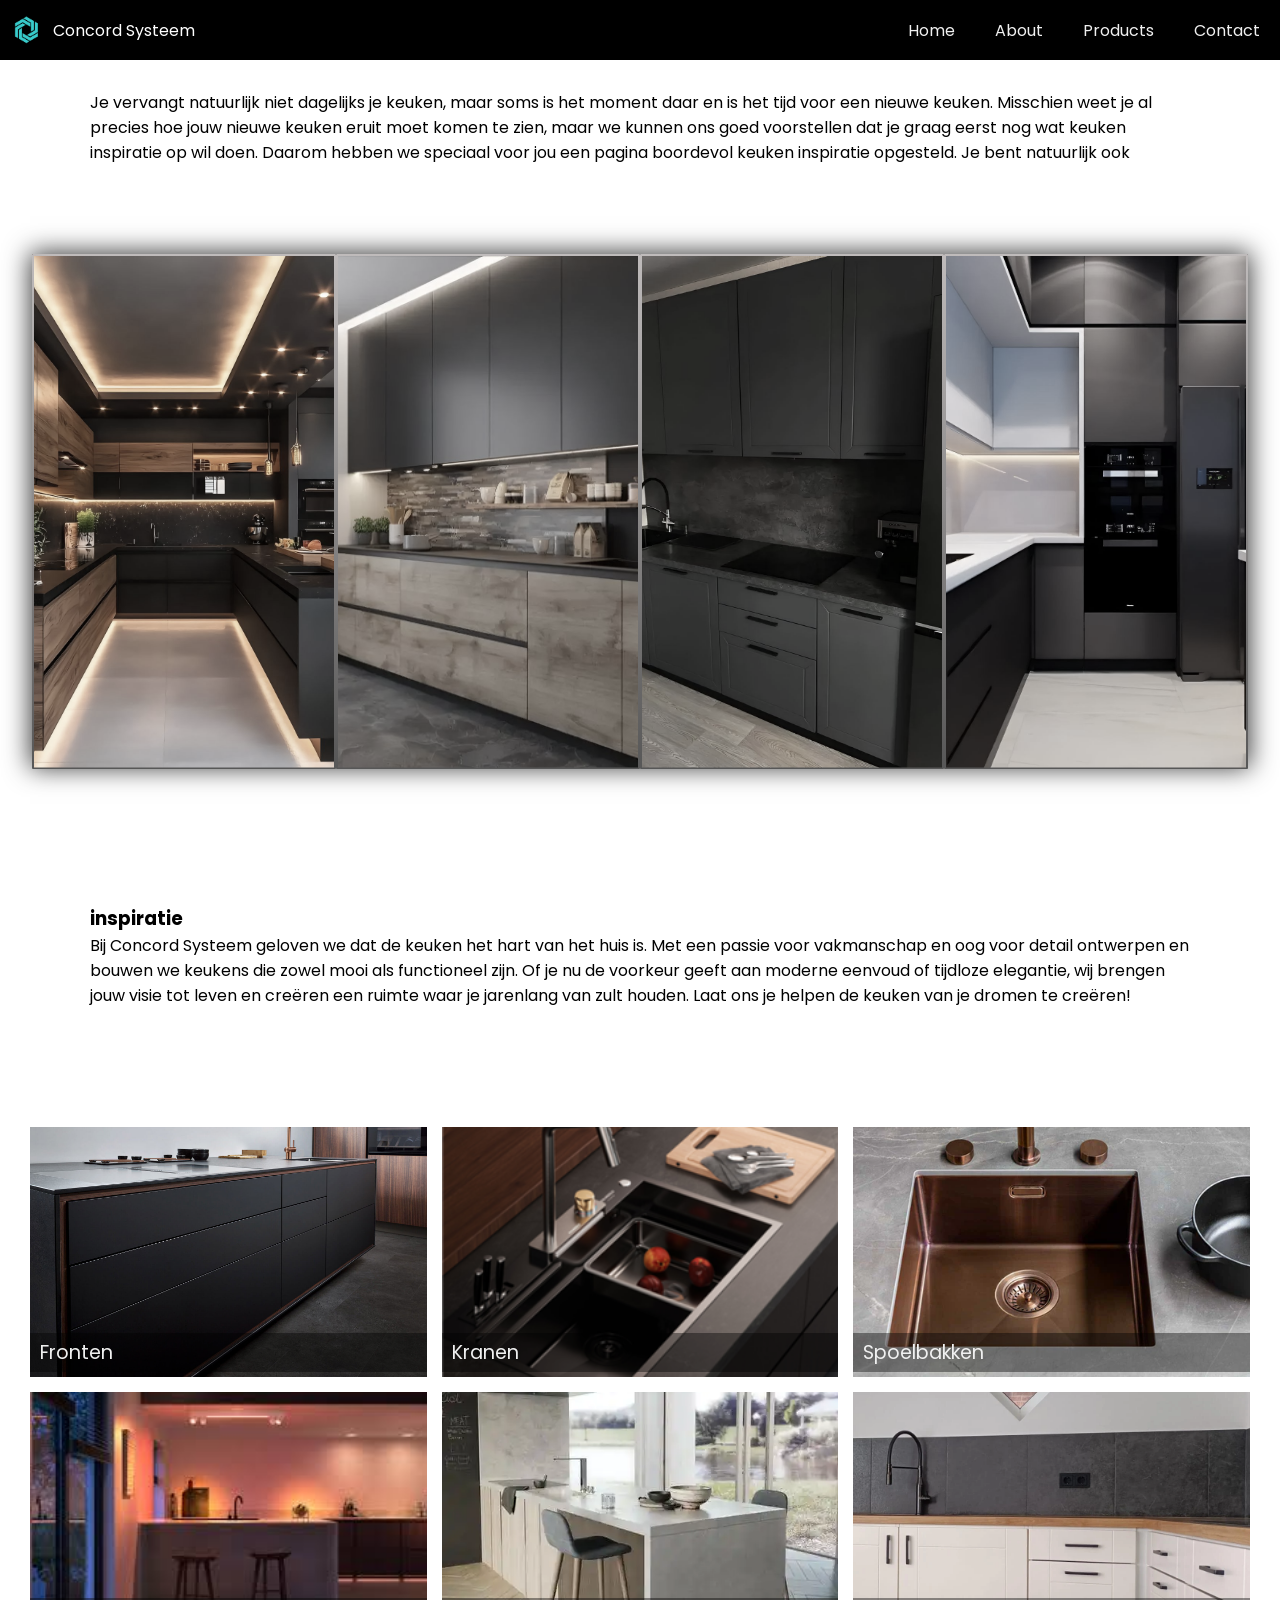
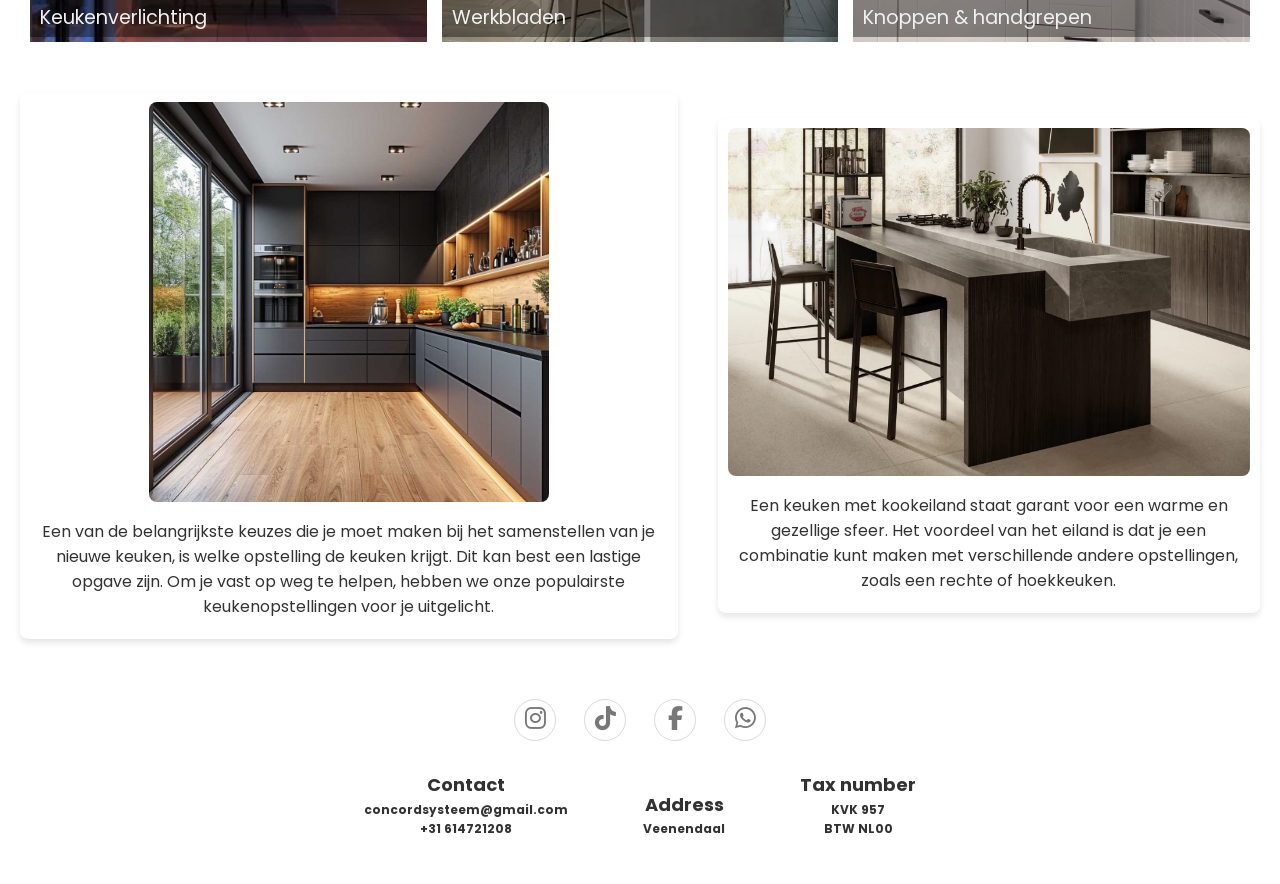
==== index.html @ 00627979 "Add files via upload" ====
<!DOCTYPE html>
<html lang="en">
<head>
    <meta charset="UTF-8">
    <meta name="viewport" content="width=device-width, initial-scale=1.0">
    <title>Concord Systeem</title>
    <link rel="stylesheet" href="css/style.css">
    <link rel="icon" href="img/concord-systeem-high-resolution-logo-removebg-preview.png" type="image/icon type">
    <link rel="stylesheet" href="https://cdnjs.cloudflare.com/ajax/libs/font-awesome/6.7.2/css/all.min.css" integrity="sha512-Evv84Mr4kqVGRNSgIGL/F/aIDqQb7xQ2vcrdIwxfjThSH8CSR7PBEakCr51Ck+w+/U6swU2Im1vVX0SVk9ABhg==" crossorigin="anonymous" referrerpolicy="no-referrer" />
</head>
<body>
    <nav>
        <img src="img/concord-systeem-high-resolution-logo-removebg-preview.png" width="60px" height="40px">
        <p class="nav-title">Concord Systeem</p>
       <input type="checkbox" id="sidebar-active">
       <label for="sidebar-active" class="open-sidebar-button">
            <svg xmlns="http://www.w3.org/2000/svg" height="32" viewBox="0 -960 960 960" width="32" fill="#e8eaed"><path d="M120-240v-80h720v80H120Zm0-200v-80h720v80H120Zm0-200v-80h720v80H120Z"/></svg>
       </label> 

       <label id="overlay" for="sidebar-active"></label>
       <div class="links-container">
            <label for="sidebar-active" class="close-sidebar-button">
                <svg xmlns="http://www.w3.org/2000/svg" height="32" viewBox="0 -960 960 960" width="32" fill="#e8eaed"><path d="m256-200-56-56 224-224-224-224 56-56 224 224 224-224 56 56-224 224 224 224-56 56-224-224-224 224Z"/></svg>
            </label>

            <a class="home-link" href="#home">Home</a>
            <a href="#about">About</a>
            <a href="#products">Products</a>
            <a href="#contact">Contact</a>
       </div>
    </nav>
    <p id="home">Je vervangt natuurlijk niet dagelijks je keuken, maar soms is het moment daar en is het tijd voor een nieuwe keuken. Misschien weet je al precies hoe jouw nieuwe keuken eruit moet komen te zien, maar we kunnen ons goed voorstellen dat je graag eerst nog wat keuken inspiratie op wil doen. Daarom hebben we speciaal voor jou een pagina boordevol keuken inspiratie opgesteld. Je bent natuurlijk ook</p>
    <div class="viewer-body" id="viewer-body">
        <div class="viewer-container">
            <img src="img/1.jpg" class="viewer-img">
            <img src="img/2.jpg" class="viewer-img">
            <img src="img/3.jpg" class="viewer-img">
            <img src="img/4.jpg" class="viewer-img">
        </div>
    </div>
    <div id="about" class="about">
        <h3>inspiratie</h3>
    <p>   Bij Concord Systeem geloven we dat de keuken het hart van het huis is. Met een passie voor vakmanschap en oog voor detail ontwerpen en bouwen we keukens die zowel mooi als functioneel zijn. Of je nu de voorkeur geeft aan moderne eenvoud of tijdloze elegantie, wij brengen jouw visie tot leven en creëren een ruimte waar je jarenlang van zult houden. Laat ons je helpen de keuken van je dromen te creëren!
    </p>
    </div>
    <section class="image-gallery" id="products">
        <div class="gallery-item">
            <img src="img/Fronten.jpg">
            <div class="gallery-title">Fronten</div>
        </div>
        <div class="gallery-item">
            <img src="img/kranen.png" >
            <div class="gallery-title">Kranen</div>
        </div>
        <div class="gallery-item">
            <img src="img/spoil.webp">
            <div class="gallery-title">Spoelbakken</div>
        </div>
        <div class="gallery-item">
            <img src="img/light.jpg">
            <div class="gallery-title">Keukenverlichting</div>
        </div>
        <div class="gallery-item">
            <img src="img/dekton-kitchen-kreta.webp">
            <div class="gallery-title">Werkbladen</div>
        </div>
        <div class="gallery-item">
            <img src="img/knob.webp">
            <div class="gallery-title">Knoppen & handgrepen</div>
        </div>
    </section>
    <div class="lower-container">
        <div class="item">
            <img src="img/corner.jpg" alt="Description of Image 1">
            <p>Een van de belangrijkste keuzes die je moet maken bij het samenstellen van je nieuwe keuken, is welke opstelling de keuken krijgt. Dit kan best een lastige opgave zijn. Om je vast op weg te helpen, hebben we onze populairste keukenopstellingen voor je uitgelicht.</p>
        </div>
        <div class="item">
            <img src="img/island.webp" alt="Description of Image 2">
            <p>Een keuken met kookeiland staat garant voor een warme en gezellige sfeer. Het voordeel van het eiland is dat je een combinatie kunt maken met verschillende andere opstellingen, zoals een rechte of hoekkeuken.</p>
        </div>
    </div>
    
    
    
    <section class="footer" id="contact">
        <div class="social">
            <a target="_blank" href="#"><i class="fab fa-instagram"></i></a>
            <a target="_blank" href="#"><i class="fab fa-tiktok"></i></a>
            <a target="_blank" href="#"><i class="fab fa-facebook-f"></i></a>
            <a target="_blank" href="https://wa.link/q228yq"><i class="fab fa-whatsapp"></i></a>
        </div>
        <ul class="list">
            <li>
                <h4>Contact</h4>
                <h6>concordsysteem@gmail.com</h6>
                <h6>+31 614721208</h6>
            </li>
            <li>
                <h4>Address</h4>
                <h6>Veenendaal</h6>
            </li>
            <li>
                <h4>Tax number</h4>
                <h6>KVK 957</h6>
                <h6>BTW NL00</h6>
            </li>
        </ul>
        
    </section>
    <script>
        // Select all navigation links
        const navLinks = document.querySelectorAll('.links-container a');
    
        // Get the sidebar checkbox
        const sidebarCheckbox = document.getElementById('sidebar-active');
    
        // Add event listener to each link
        navLinks.forEach(link => {
            link.addEventListener('click', () => {
                // Uncheck the checkbox to close the menu
                sidebarCheckbox.checked = false;
            });
        });
    </script>
    
</body>
</html>
---- css/style.css ----
@import url('https://fonts.googleapis.com/css2?family=Poppins:ital,wght@0,100;0,200;0,300;0,400;0,500;0,600;0,700;0,800;0,900;1,100;1,200;1,300;1,400;1,500;1,600;1,700;1,800;1,900&display=swap');
:root{
    --color-1: black;
    --text-color: #f0f0f0;
    --accent-color: #2b2b33;
}
*{
    margin: 0;
    padding: 0;
}
html{
    font-size: 12pt;
    font-family: Poppins, 'Segoe UI', Tahoma, sans-serif;
    scroll-behavior: smooth;
}
nav{
    height: 60px;
    background-color: var(--color-1);
    display: flex;
    justify-content: flex-end;
    align-items: center;
    position: fixed;
    top: 0;
    width: 100%;
    z-index: 10;
}
.nav-title{
    color: white;
    
    margin-right: auto;
    width: 200px !important;
}
.links-container{
    height: 100%;
    width: 100%;
    display: flex;
    flex-direction: row;
    align-items: center;
}
nav a{
    height: 100%;
    padding: 0 20px;
    display: flex;
    align-items: center;
    text-decoration: none;
    color: var(--text-color)
}
nav a:hover{
    background-color: var(--accent-color);
    
}
nav .home-link{
    margin-left: auto;
}
nav svg{
    fill: var(--text-color)
}
#sidebar-active{
    display: none;
}
.open-sidebar-button, .close-sidebar-button{
    display: none;
}
@media(max-width: 600px){
    .links-container{
        
        flex-direction: column;
        align-items: flex-start;

        position: fixed;
        top: 0;
        right: -100%;
        z-index: 10;
        width: 250px;

        background-color: var(--color-1);
        box-shadow: -5px 0 5px rgba(0, 0, 0, 0.25);
        transition: 0.5s ease-out;
    }
    nav a{
        box-sizing: border-box;
        height: auto;
        width: 100%;
        padding: 20px 30px;
        justify-content: center;
    }
    .open-sidebar-button, .close-sidebar-button{
        padding: 20px;
        display: block;
        cursor: pointer;
    }
    #sidebar-active:checked ~ .links-container{
        right: 0;
    }
    #sidebar-active:checked ~ #overlay{
        height: 100%;
        width: 100%;
        position: fixed;
        top: 0;
        left: 0;
        z-index: 9;
    }

    .viewer-container{
        flex-direction: column !important;

        align-items: center;
        height: 40rem !important;
        width: 90% !important;
    }
    .viewer-container img:hover{
        width: 100% !important;
        height: 400% !important;
        margin-top: 0 !important;
    }

#home{
    padding-top: 80px !important;
}

}
#home{
    padding-top: 90px;
    padding: 7%;
}
.viewer-body{
height: 100%;
width: 100%;
display: flex;
flex-direction: column;
justify-content: center;
align-items: center;

}
.viewer-container{
    width: 95%;
    max-width: 130rem;
    height: 32rem;
    background-color: #575757;
    display: flex;
    margin-bottom: 3rem;
    box-shadow: 0 0 1.5rem .1rem #3d3d3d;
}
.viewer-container img{
    width: 100%;
    height: 100%;
    object-fit: cover;
    overflow: hidden;
    padding: 0.1rem;
    background: linear-gradient(#c2baba, #575757);
    border-radius: 1px;
    cursor: pointer;
    filter: grayscale(0.5);
    transition: 0.7s;
}
.viewer-container img:hover{
    padding: 0.2rem;
    width: 300%;
    filter: grayscale(0);
    margin-top: -1.5rem;
    height: 110%;
}
.about{
    padding: 7% 7%;
}
.image-gallery {
    display: grid;
    grid-template-columns: repeat(3, 1fr); /* Default to 3 columns */
    gap: 15px;
    margin: 30px;
}

.gallery-item {
    position: relative;
    overflow: hidden;
    height: 250px;
}

.gallery-item img {
    width: 100%;
    height: 100%;
    object-fit: cover;
    transition: transform 0.3s ease;
}

.gallery-item:hover img {
    transform: scale(1.1);
}

.gallery-title {
    position: absolute;
    bottom: 5px;
    left: 0;
    right: 0;
    color: var(--text-color);
    font-size: 1.2rem;
    background: rgba(0, 0, 0, 0.4);
    padding: 5px 10px;

}

/* Responsive Breakpoints */
@media (max-width: 1024px) {
    .image-gallery {
        grid-template-columns: repeat(2, 1fr); /* Switch to 2 columns on medium screens */
    }
}

@media (max-width: 600px) {
    .image-gallery {
        grid-template-columns: repeat(1, 1fr); /* Switch to 1 column on small screens */
    }
    .lower-container {
        display: flex;
        justify-content: center;
        align-items: center;
        flex-direction: column;
     }
}
.lower-container {
   display: flex;
   justify-content: center;
   align-items: center;
}

.item {
    text-align: center;
    background: #fff;
    margin: 20px;
    padding: 10px;
    border-radius: 8px;
    box-shadow: 0 4px 6px rgba(0, 0, 0, 0.1);
}

.item img {
    max-width: 100%;
    max-height: 400px;
    border-radius: 8px;
    
}

.item p {
    margin: 10px;
    font-size: 16px;
    color: #333;
}

.footer{
    padding: 40px 0;
    background-color: white;
}
.social{
    text-align: center;
    padding-bottom: 25px;
    color: #4b4c4d;

}
.social a{
    font-size: 24px;
    color: inherit;
    border: 1px solid #ccc;
    width: 40px;
    height: 40px;
    line-height: 38px;
    display: inline-block;
    text-align: center;
    border-radius: 50%;
    margin: 0 12px;
    opacity: 0.75;
}
.social a:hover{
    opacity: 1;
}
.footer ul{
    margin-top: 0;
    padding: 0;
    list-style: none;
    font-size: 18px;
    line-height: 1.6;
    margin-bottom: 0;
    text-align: center;
}
.footer ul li h6, h4{
    color: inherit;
    opacity: 0.8;
}
.footer ul li{
    display: inline-block;
    padding: 5px 35px;
}
.footer ul li h6:hover{
    opacity: 1;
}
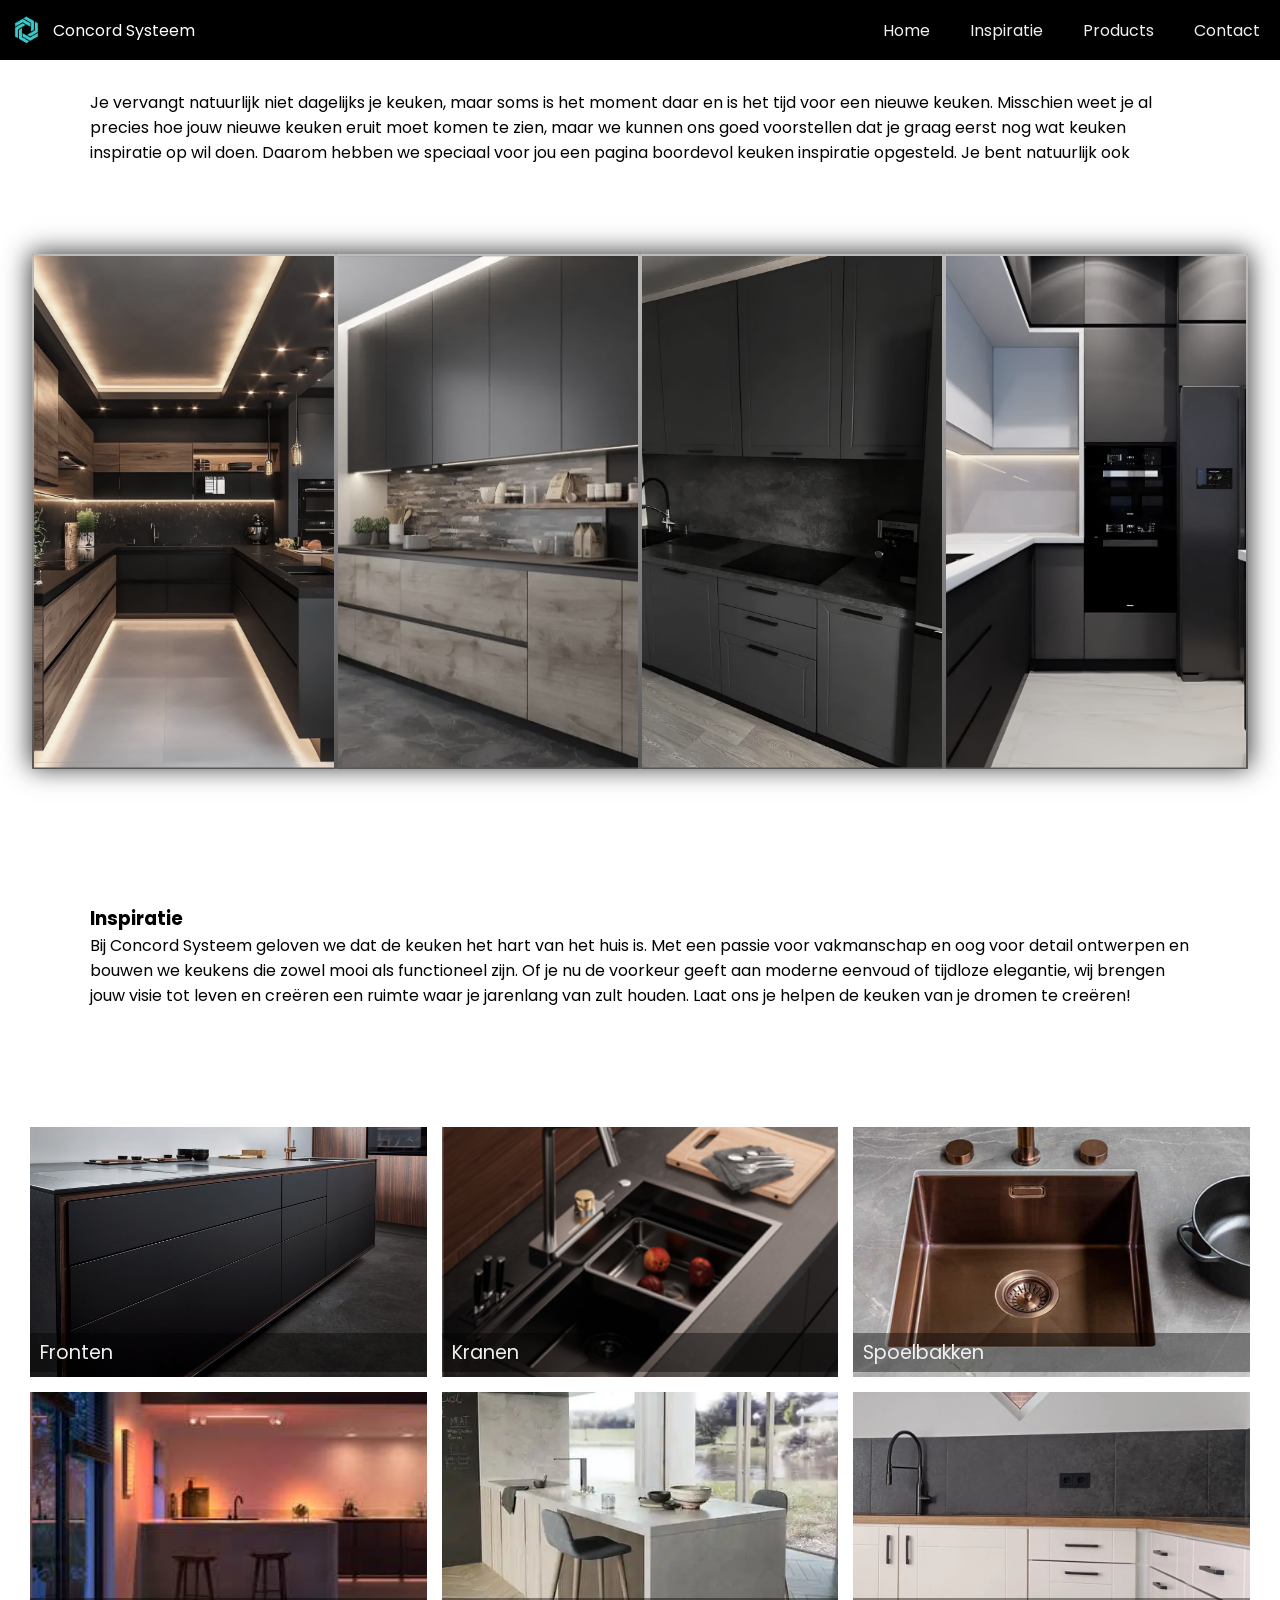
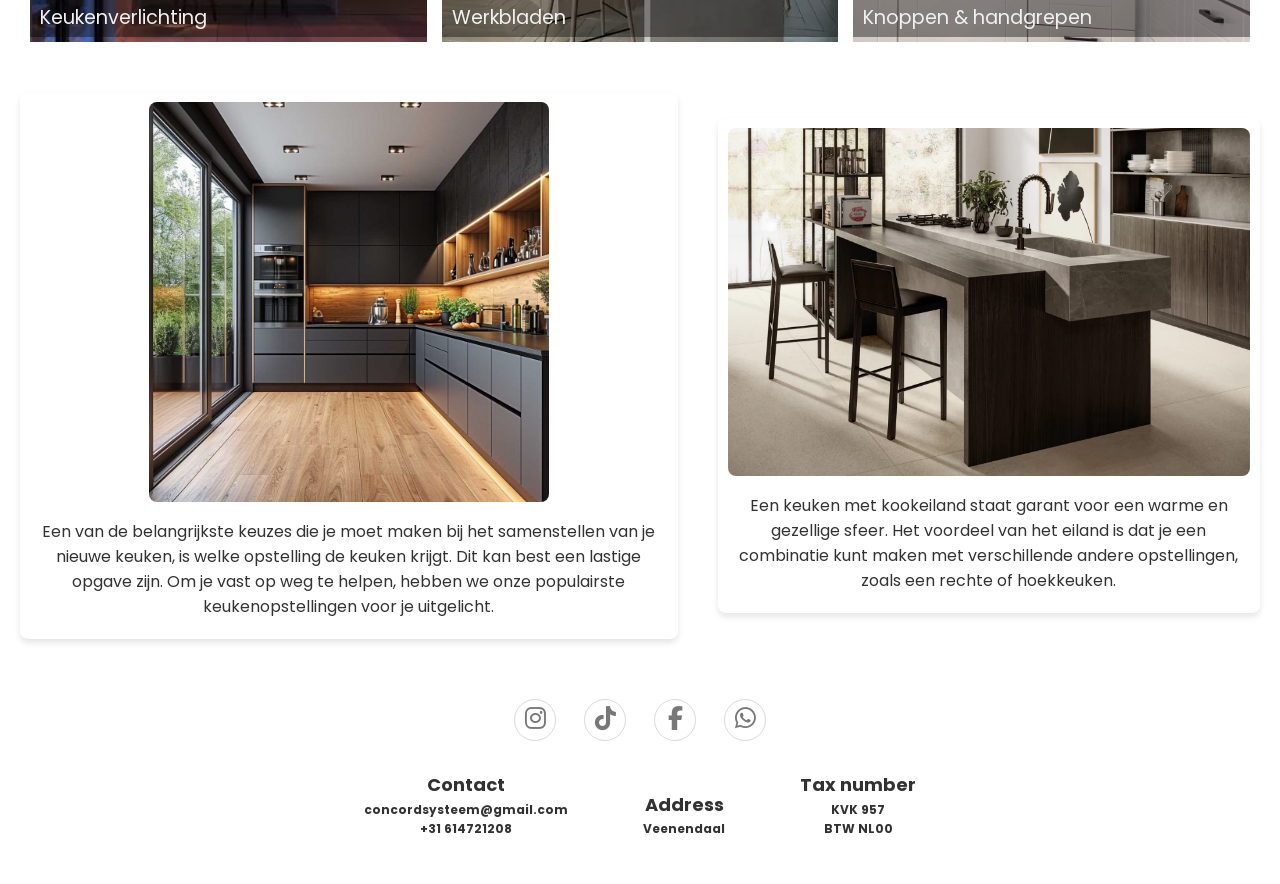
==== commit bca6dfa9: "Add files via upload" ====
--- a/index.html
+++ b/index.html
@@ -24,7 +24,7 @@
             </label>
 
             <a class="home-link" href="#home">Home</a>
-            <a href="#about">About</a>
+            <a href="#about">Inspiratie</a>
             <a href="#products">Products</a>
             <a href="#contact">Contact</a>
        </div>
@@ -39,7 +39,7 @@
         </div>
     </div>
     <div id="about" class="about">
-        <h3>inspiratie</h3>
+        <h3>Inspiratie</h3>
     <p>   Bij Concord Systeem geloven we dat de keuken het hart van het huis is. Met een passie voor vakmanschap en oog voor detail ontwerpen en bouwen we keukens die zowel mooi als functioneel zijn. Of je nu de voorkeur geeft aan moderne eenvoud of tijdloze elegantie, wij brengen jouw visie tot leven en creëren een ruimte waar je jarenlang van zult houden. Laat ons je helpen de keuken van je dromen te creëren!
     </p>
     </div>
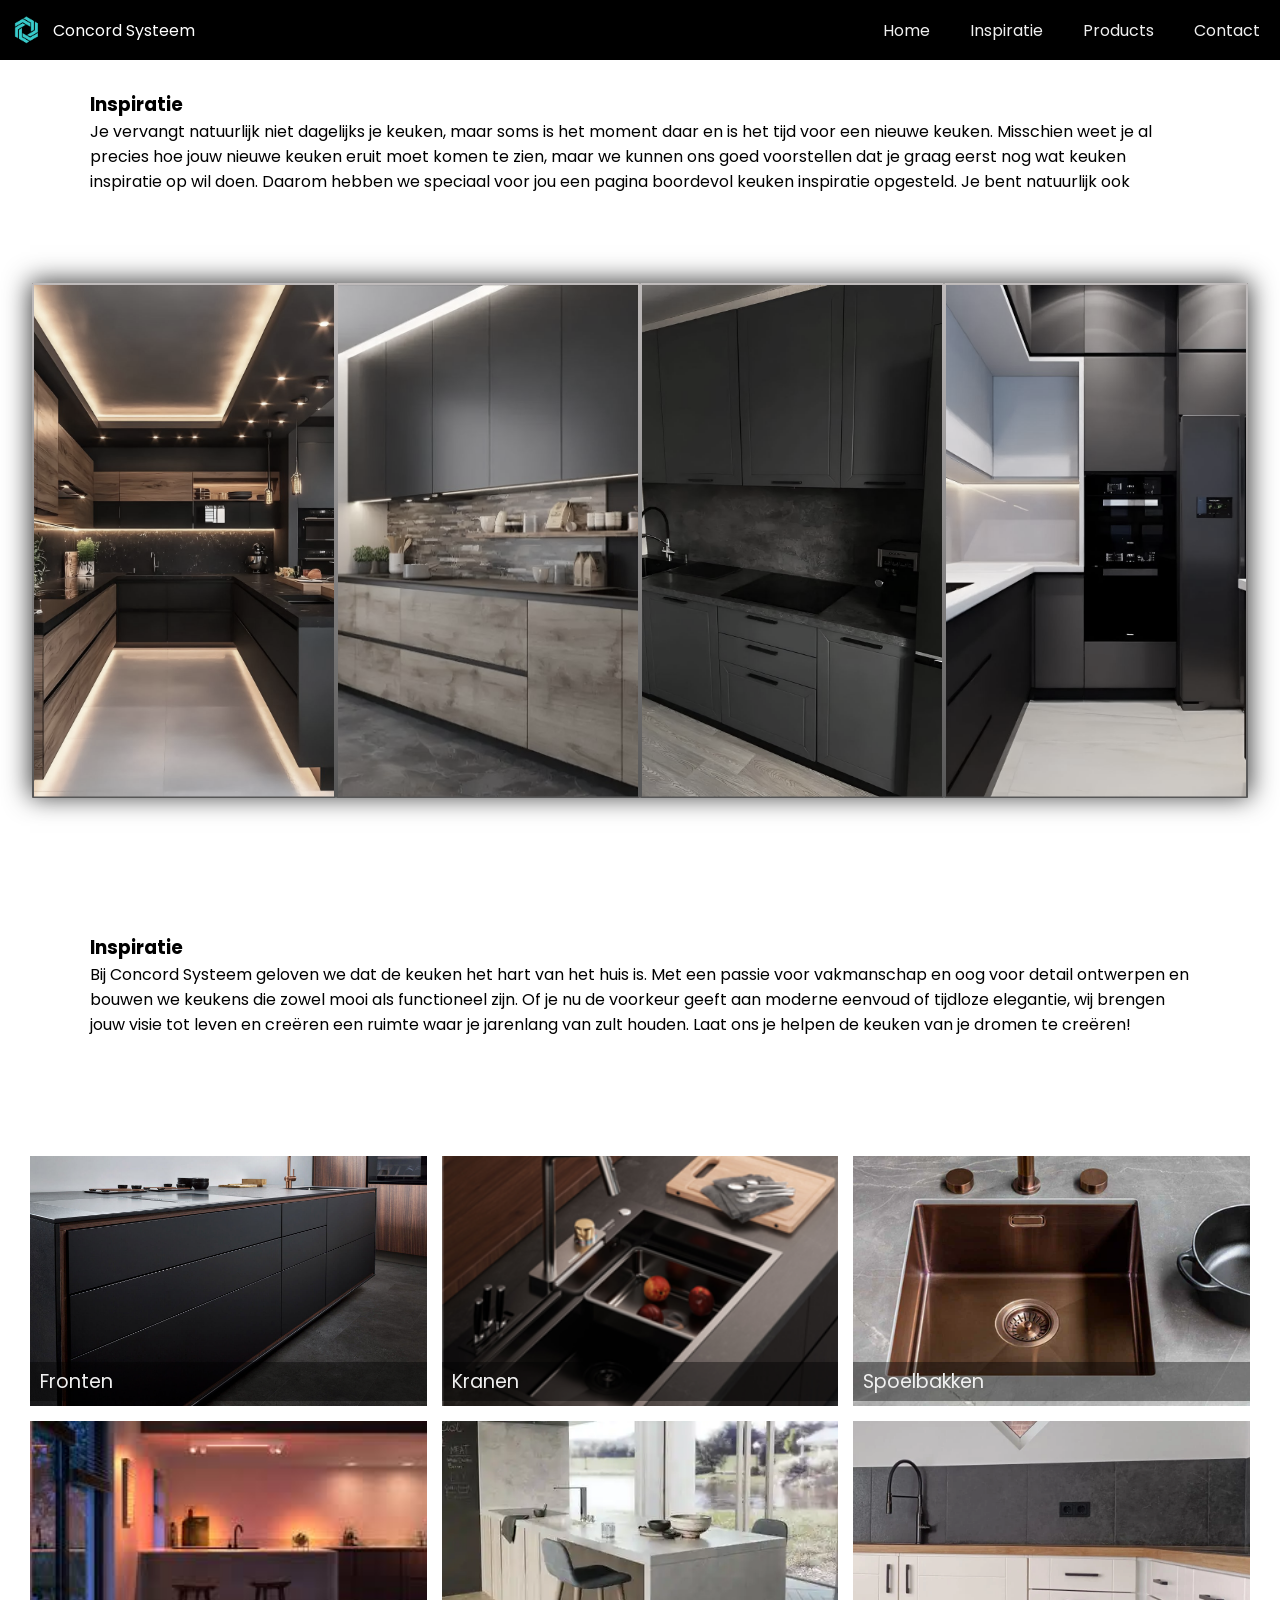
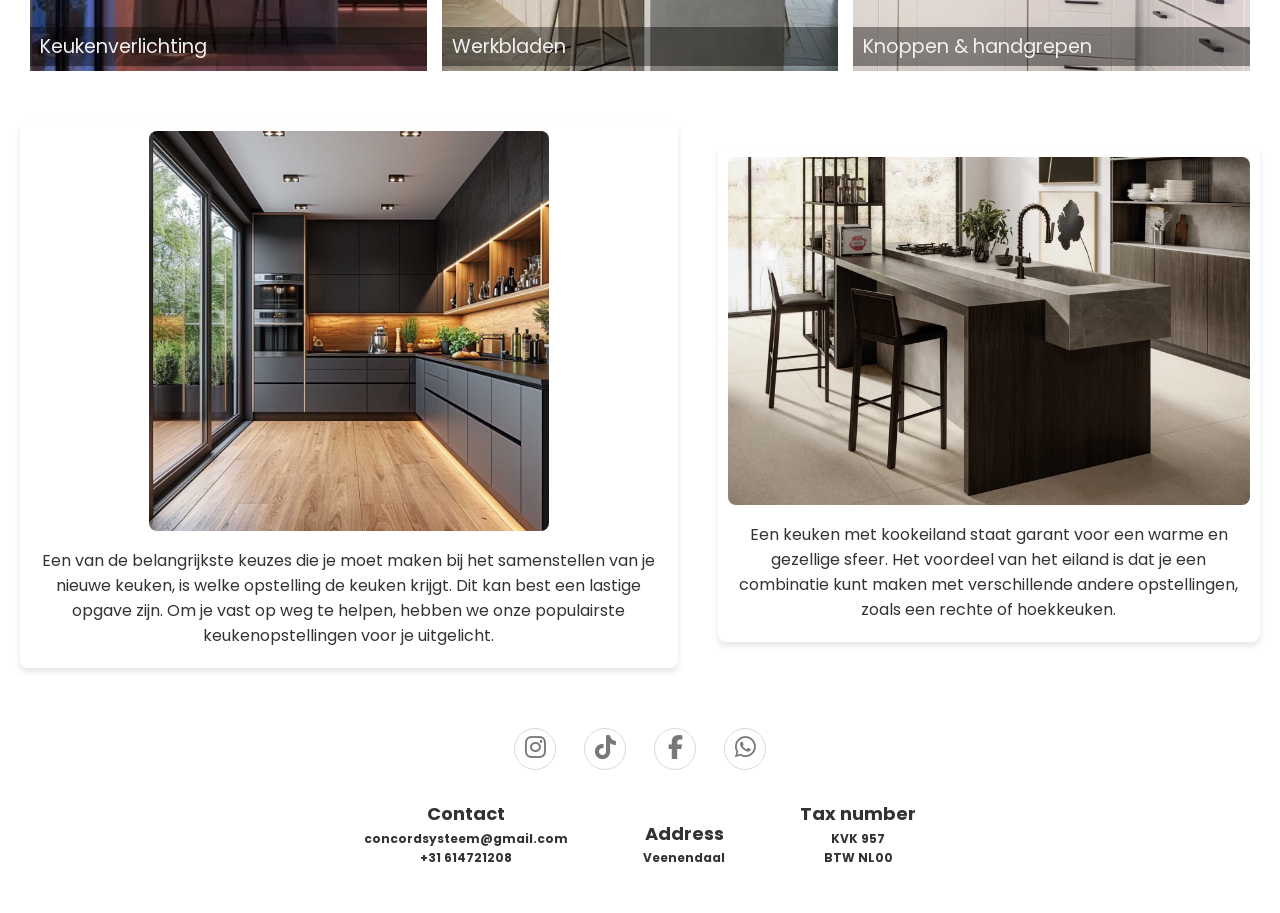
==== commit b55bb128: "Add files via upload" ====
--- a/index.html
+++ b/index.html
@@ -29,7 +29,10 @@
             <a href="#contact">Contact</a>
        </div>
     </nav>
-    <p id="home">Je vervangt natuurlijk niet dagelijks je keuken, maar soms is het moment daar en is het tijd voor een nieuwe keuken. Misschien weet je al precies hoe jouw nieuwe keuken eruit moet komen te zien, maar we kunnen ons goed voorstellen dat je graag eerst nog wat keuken inspiratie op wil doen. Daarom hebben we speciaal voor jou een pagina boordevol keuken inspiratie opgesteld. Je bent natuurlijk ook</p>
+    <div id="home">
+        <h3>Inspiratie</h3>
+    <p>Je vervangt natuurlijk niet dagelijks je keuken, maar soms is het moment daar en is het tijd voor een nieuwe keuken. Misschien weet je al precies hoe jouw nieuwe keuken eruit moet komen te zien, maar we kunnen ons goed voorstellen dat je graag eerst nog wat keuken inspiratie op wil doen. Daarom hebben we speciaal voor jou een pagina boordevol keuken inspiratie opgesteld. Je bent natuurlijk ook</p>
+    </div>
     <div class="viewer-body" id="viewer-body">
         <div class="viewer-container">
             <img src="img/1.jpg" class="viewer-img">
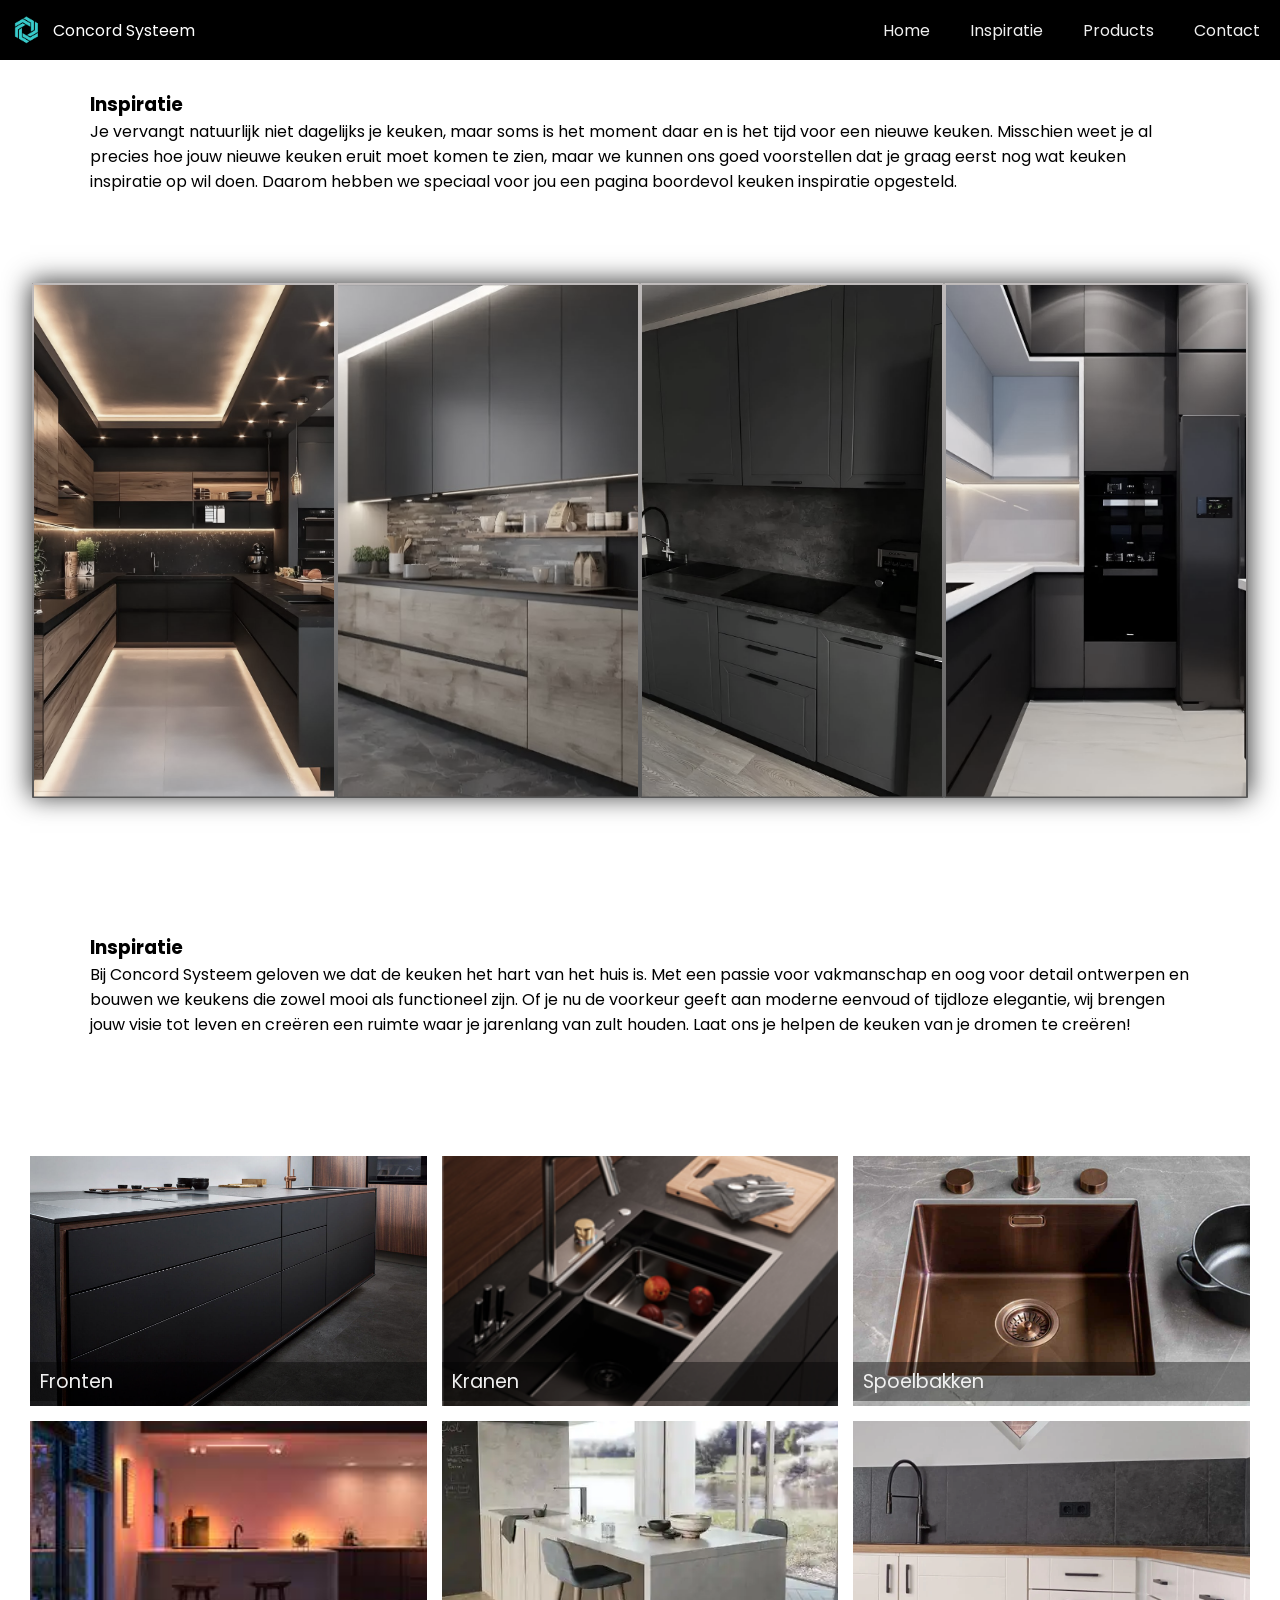
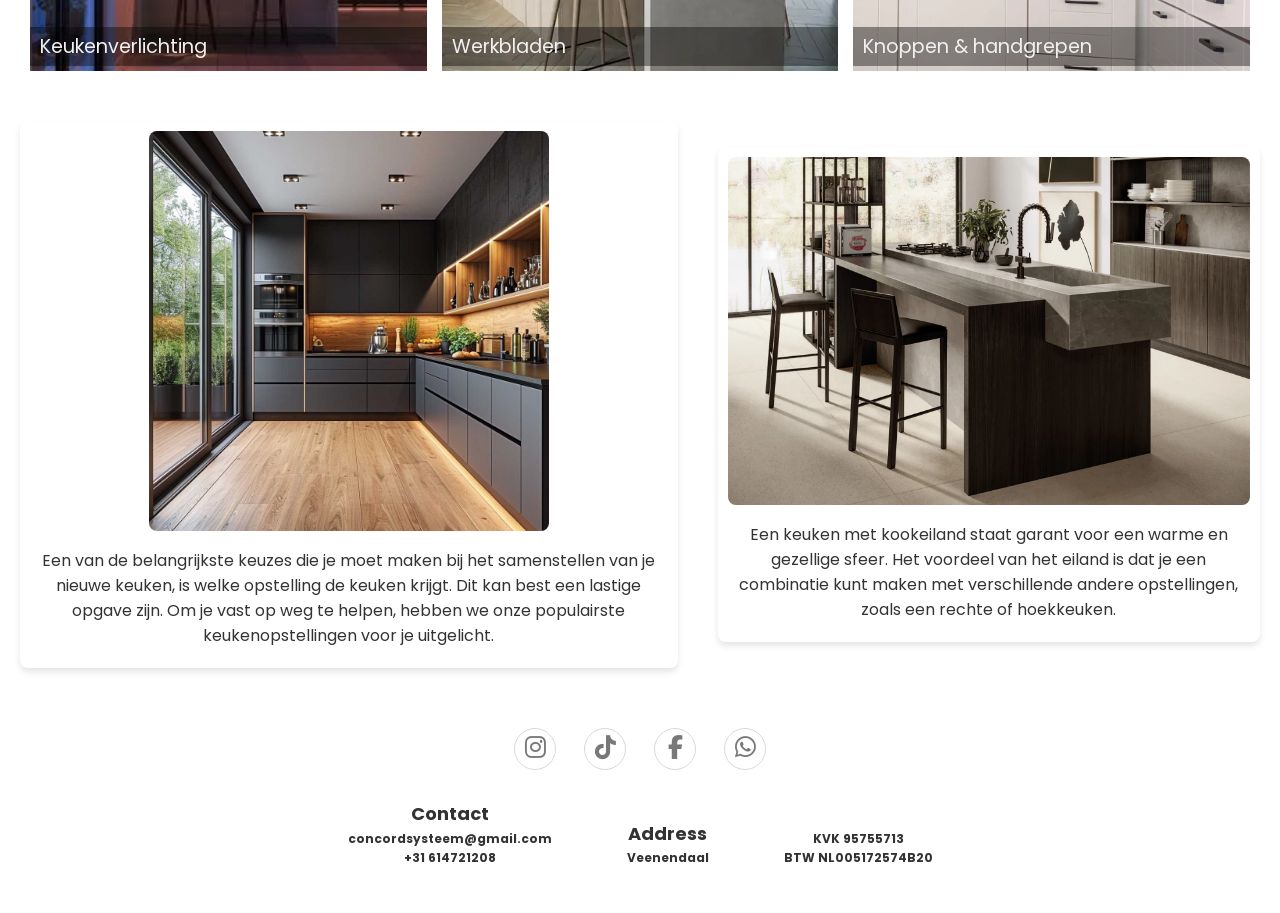
==== commit 551740bf: "Add files via upload" ====
--- a/index.html
+++ b/index.html
@@ -31,7 +31,7 @@
     </nav>
     <div id="home">
         <h3>Inspiratie</h3>
-    <p>Je vervangt natuurlijk niet dagelijks je keuken, maar soms is het moment daar en is het tijd voor een nieuwe keuken. Misschien weet je al precies hoe jouw nieuwe keuken eruit moet komen te zien, maar we kunnen ons goed voorstellen dat je graag eerst nog wat keuken inspiratie op wil doen. Daarom hebben we speciaal voor jou een pagina boordevol keuken inspiratie opgesteld. Je bent natuurlijk ook</p>
+    <p>Je vervangt natuurlijk niet dagelijks je keuken, maar soms is het moment daar en is het tijd voor een nieuwe keuken. Misschien weet je al precies hoe jouw nieuwe keuken eruit moet komen te zien, maar we kunnen ons goed voorstellen dat je graag eerst nog wat keuken inspiratie op wil doen. Daarom hebben we speciaal voor jou een pagina boordevol keuken inspiratie opgesteld.</p>
     </div>
     <div class="viewer-body" id="viewer-body">
         <div class="viewer-container">
@@ -103,9 +103,9 @@
                 <h6>Veenendaal</h6>
             </li>
             <li>
-                <h4>Tax number</h4>
-                <h6>KVK 957</h6>
-                <h6>BTW NL00</h6>
+                
+                <h6>KVK 95755713</h6>
+                <h6>BTW NL005172574B20</h6>
             </li>
         </ul>
         
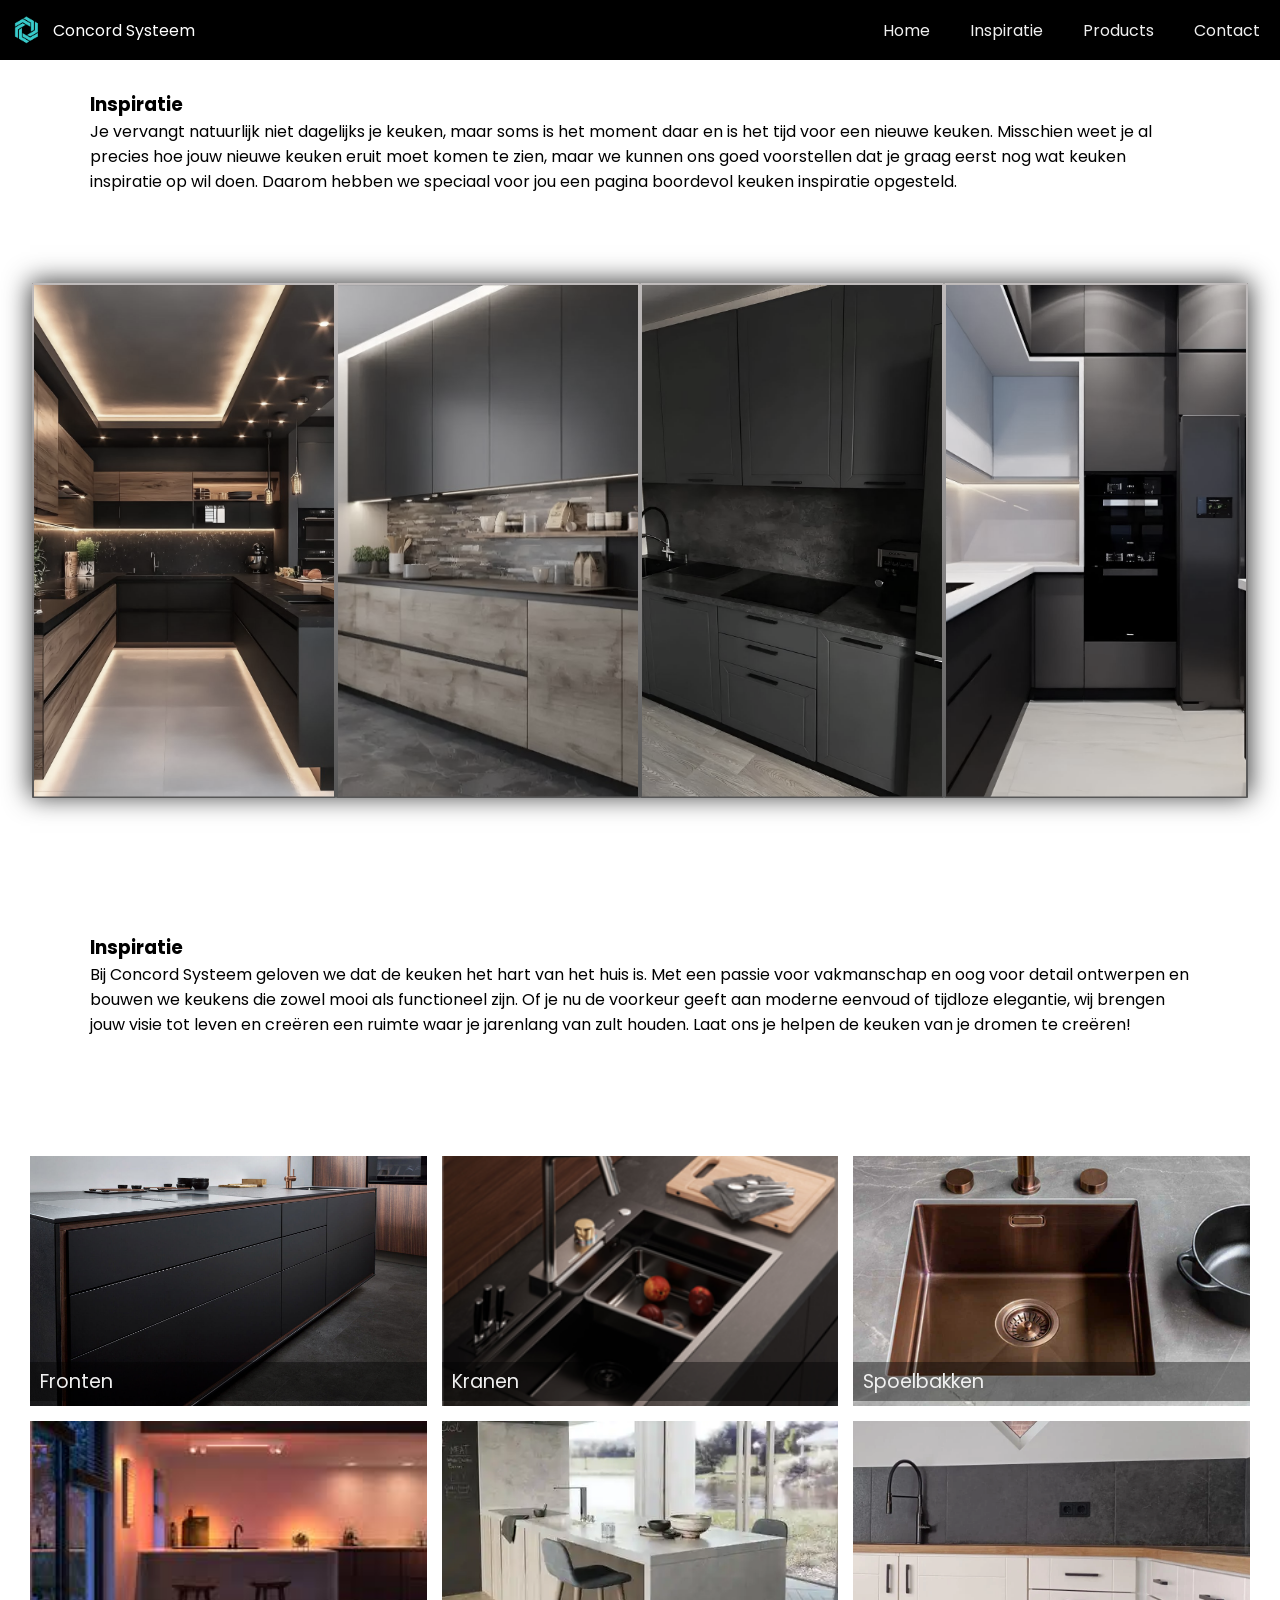
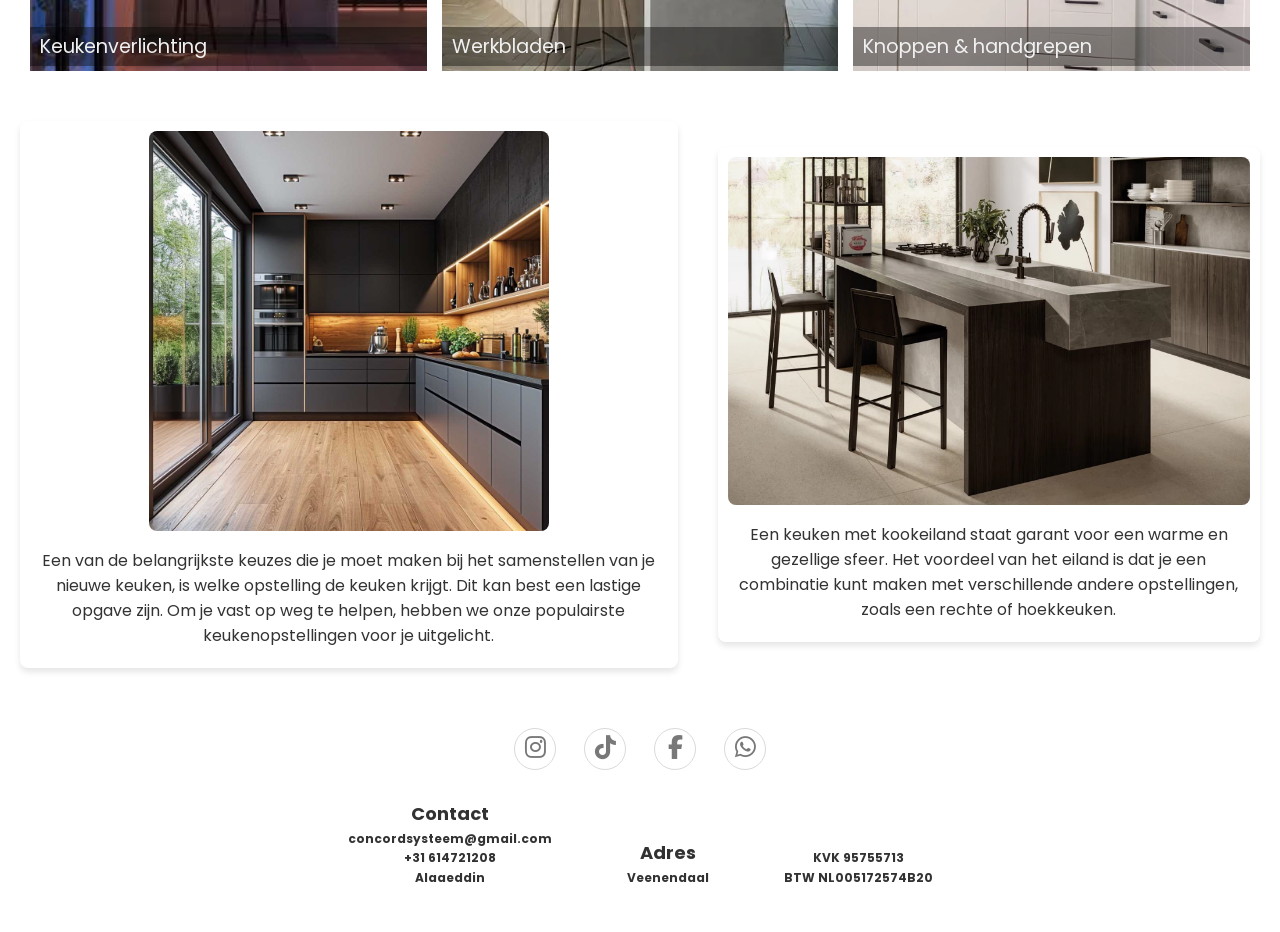
==== commit 19db3f11: "Add files via upload" ====
--- a/index.html
+++ b/index.html
@@ -97,9 +97,10 @@
                 <h4>Contact</h4>
                 <h6>concordsysteem@gmail.com</h6>
                 <h6>+31 614721208</h6>
+                <h6>Alaaeddin</h6>
             </li>
             <li>
-                <h4>Address</h4>
+                <h4>Adres</h4>
                 <h6>Veenendaal</h6>
             </li>
             <li>
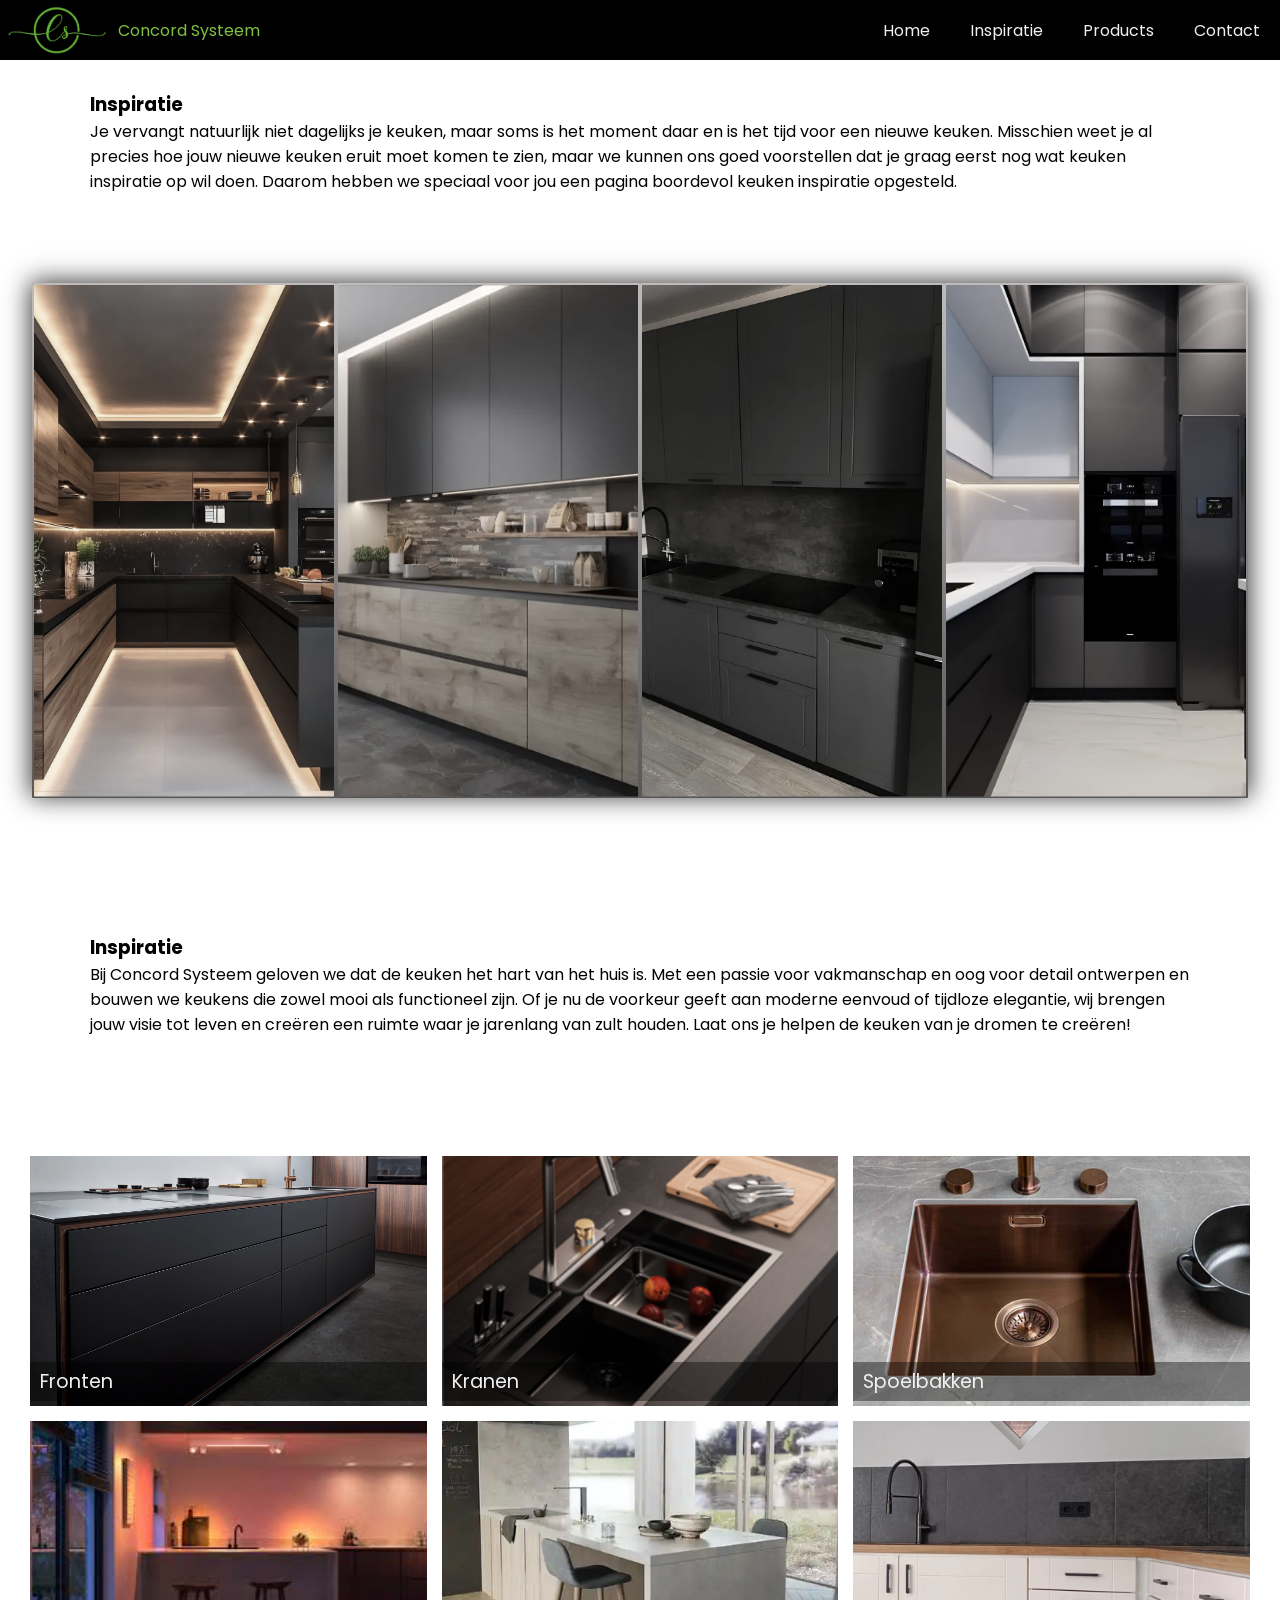
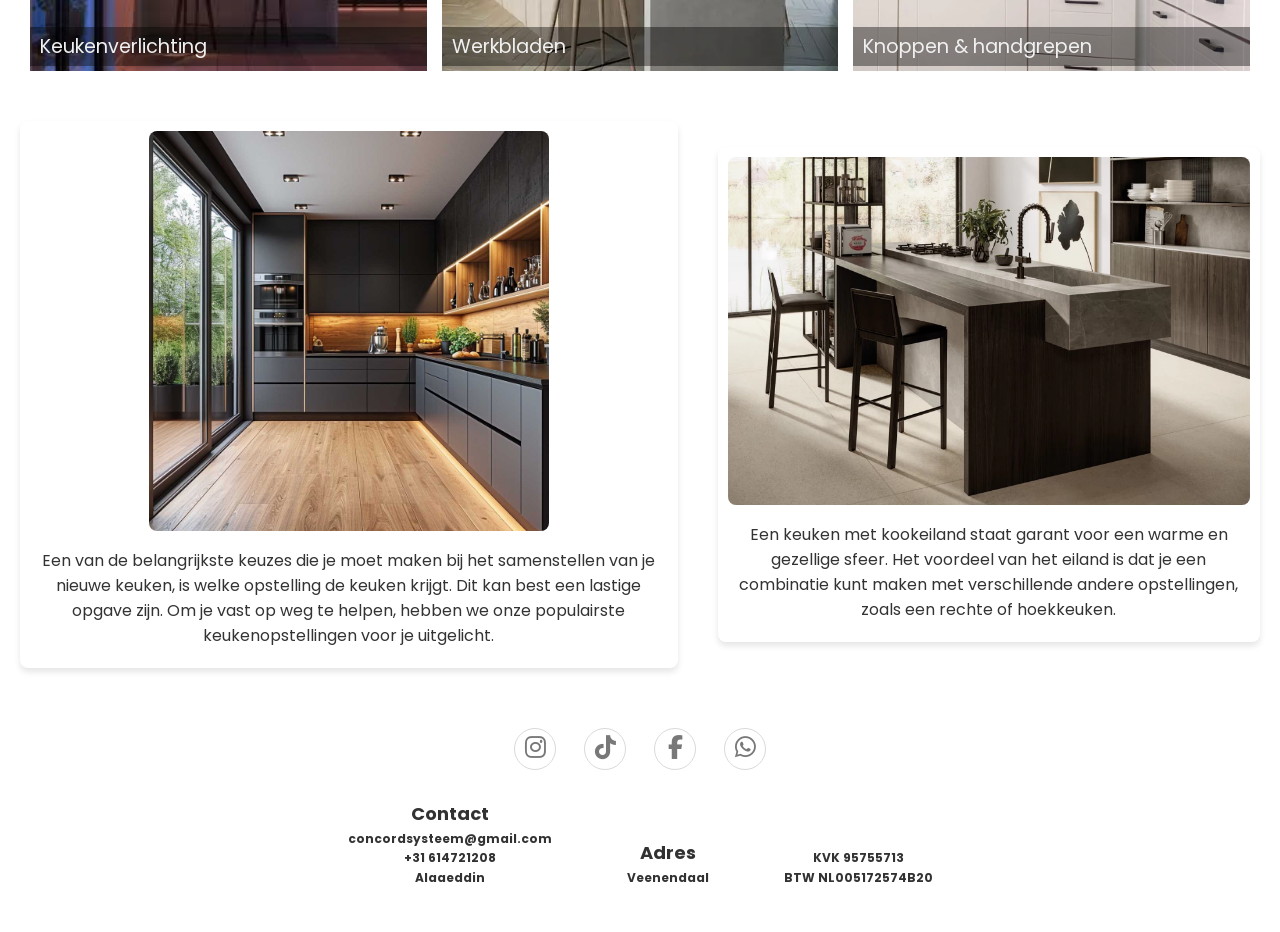
==== commit e56d96ee: "Add files via upload" ====
--- a/index.html
+++ b/index.html
@@ -5,12 +5,12 @@
     <meta name="viewport" content="width=device-width, initial-scale=1.0">
     <title>Concord Systeem</title>
     <link rel="stylesheet" href="css/style.css">
-    <link rel="icon" href="img/concord-systeem-high-resolution-logo-removebg-preview.png" type="image/icon type">
+    
     <link rel="stylesheet" href="https://cdnjs.cloudflare.com/ajax/libs/font-awesome/6.7.2/css/all.min.css" integrity="sha512-Evv84Mr4kqVGRNSgIGL/F/aIDqQb7xQ2vcrdIwxfjThSH8CSR7PBEakCr51Ck+w+/U6swU2Im1vVX0SVk9ABhg==" crossorigin="anonymous" referrerpolicy="no-referrer" />
 </head>
 <body>
     <nav>
-        <img src="img/concord-systeem-high-resolution-logo-removebg-preview.png" width="60px" height="40px">
+        <img class="logo" src="img/logo3.png" height="50px">
         <p class="nav-title">Concord Systeem</p>
        <input type="checkbox" id="sidebar-active">
        <label for="sidebar-active" class="open-sidebar-button">
@@ -128,4 +128,4 @@
     </script>
     
 </body>
-</html>+</html>
--- a/css/style.css
+++ b/css/style.css
@@ -24,9 +24,12 @@
     width: 100%;
     z-index: 10;
 }
+.logo{
+  padding-left: 5px;
+}
 .nav-title{
-    color: white;
-    
+    color: #7fc241;
+    padding-left: 10px;
     margin-right: auto;
     width: 200px !important;
 }
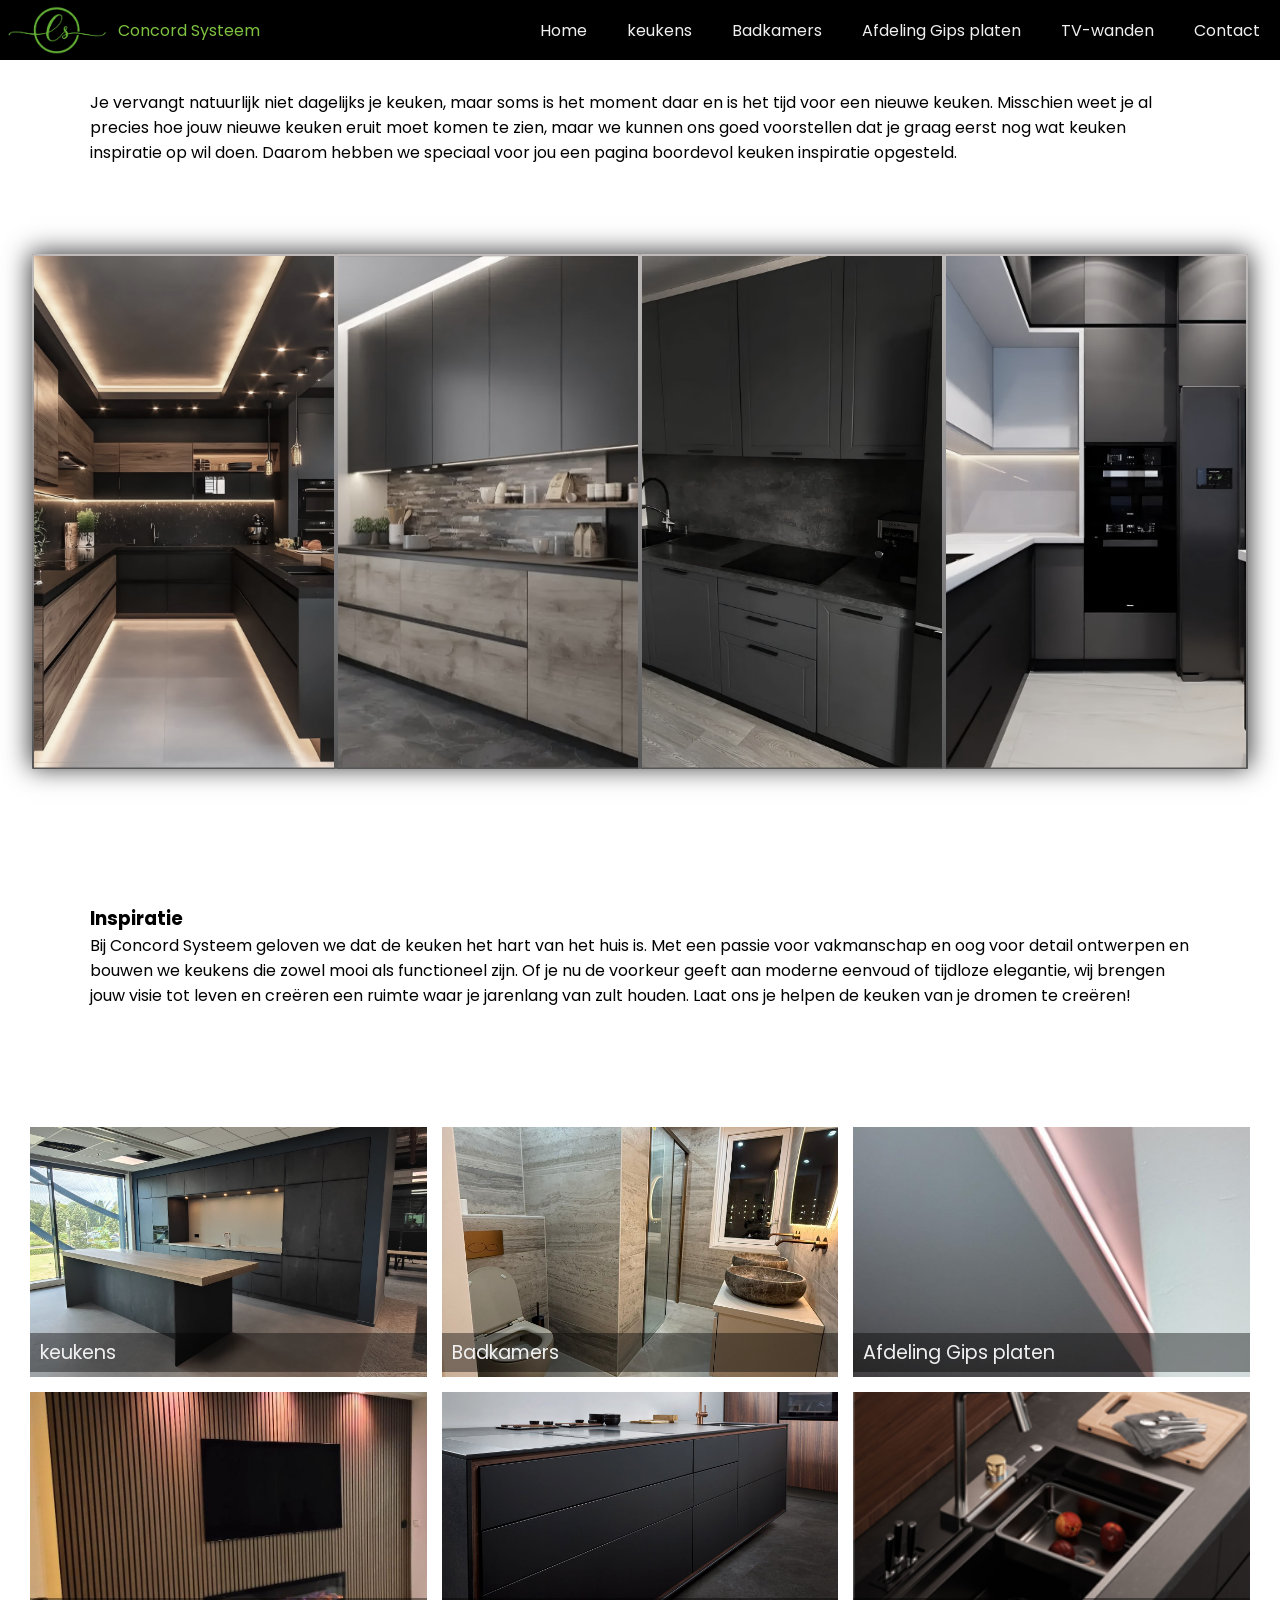
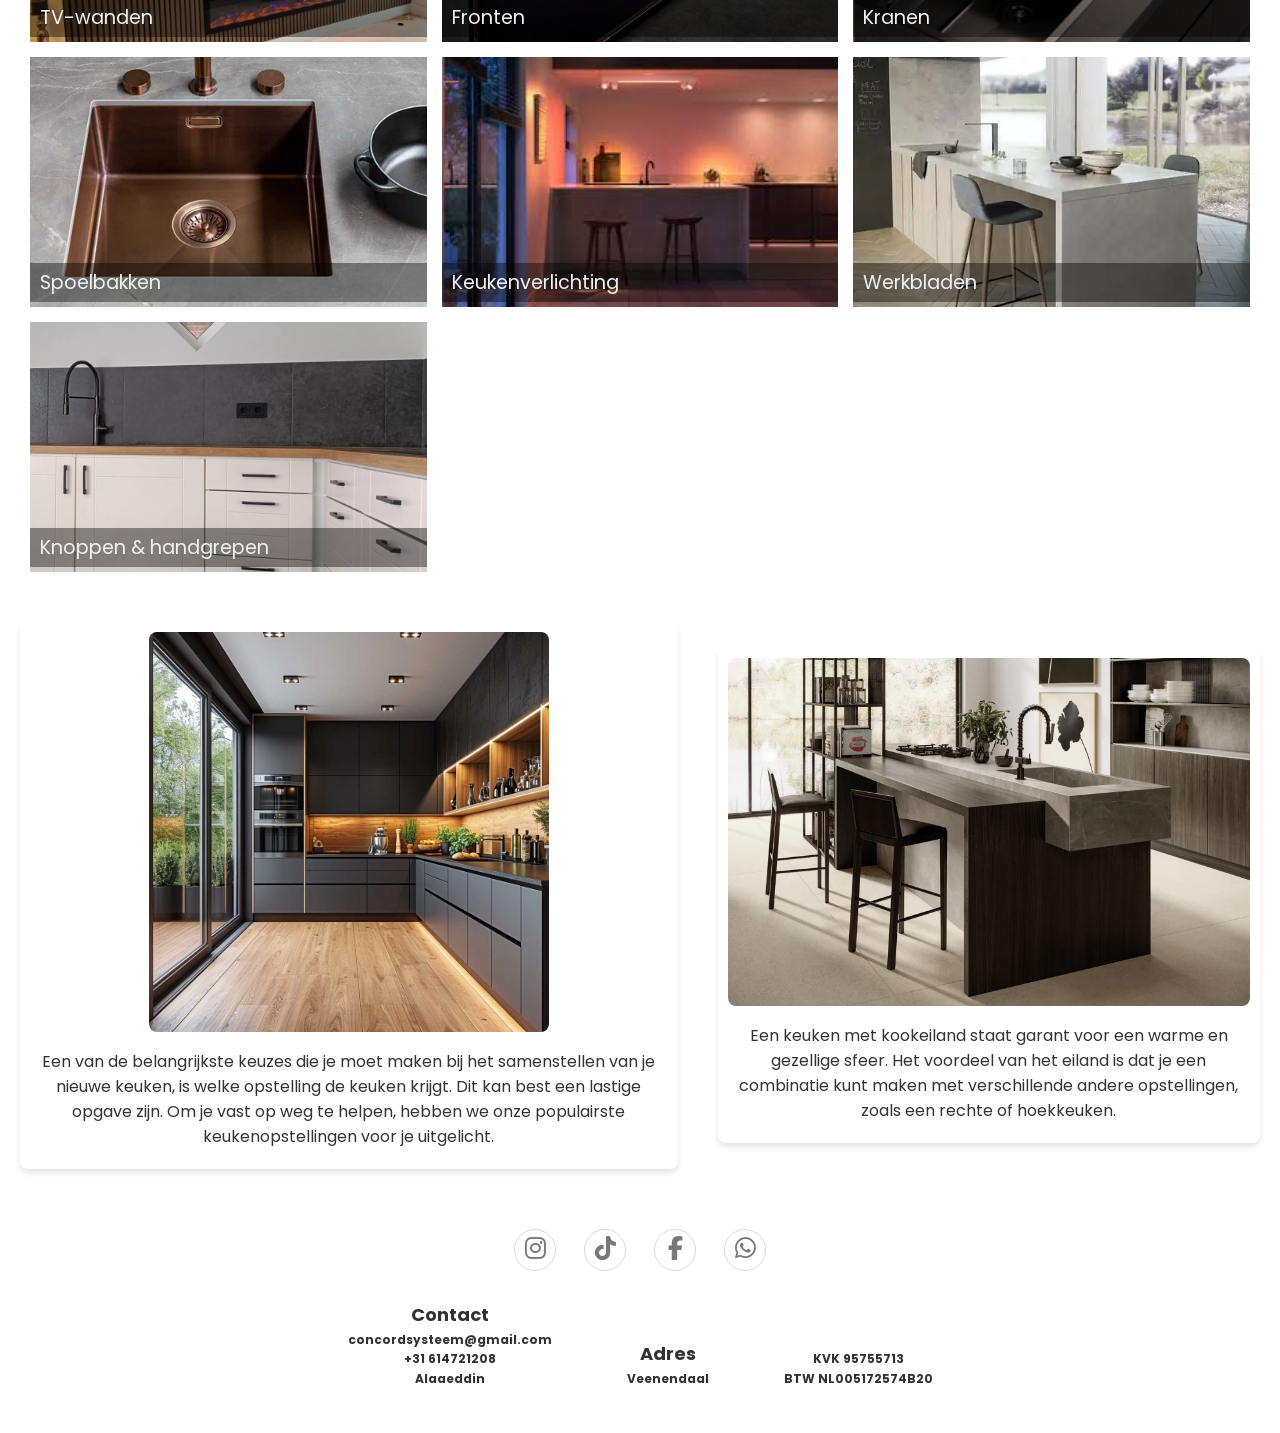
==== commit f221c530: "Add files via upload" ====
--- a/index.html
+++ b/index.html
@@ -24,13 +24,15 @@
             </label>
 
             <a class="home-link" href="#home">Home</a>
-            <a href="#about">Inspiratie</a>
-            <a href="#products">Products</a>
+            <a href="galleries/kitchen.html">keukens</a>
+            <a href="galleries/kitchen.html">Badkamers</a>
+            <a href="galleries/kitchen.html">Afdeling Gips platen</a>
+            <a href="galleries/kitchen.html">TV-wanden</a>
             <a href="#contact">Contact</a>
        </div>
     </nav>
     <div id="home">
-        <h3>Inspiratie</h3>
+        <h3 hidden>Inspiratie</h3>
     <p>Je vervangt natuurlijk niet dagelijks je keuken, maar soms is het moment daar en is het tijd voor een nieuwe keuken. Misschien weet je al precies hoe jouw nieuwe keuken eruit moet komen te zien, maar we kunnen ons goed voorstellen dat je graag eerst nog wat keuken inspiratie op wil doen. Daarom hebben we speciaal voor jou een pagina boordevol keuken inspiratie opgesteld.</p>
     </div>
     <div class="viewer-body" id="viewer-body">
@@ -47,6 +49,24 @@
     </p>
     </div>
     <section class="image-gallery" id="products">
+        <a href="galleries/kitchen.html">
+            <div class="gallery-item">
+                <img src="img/kitchen.jpeg">
+                <div class="gallery-title">keukens</div>
+            </div>
+        </a>
+        <div class="gallery-item">
+            <img src="img/bathroom.jpeg">
+            <div class="gallery-title">Badkamers</div>
+        </div>
+        <div class="gallery-item">
+            <img src="img/board.jpeg">
+            <div class="gallery-title">Afdeling Gips platen</div>
+        </div>
+        <div class="gallery-item">
+            <img src="img/tv.jpeg">
+            <div class="gallery-title">TV-wanden</div>
+        </div>
         <div class="gallery-item">
             <img src="img/Fronten.jpg">
             <div class="gallery-title">Fronten</div>
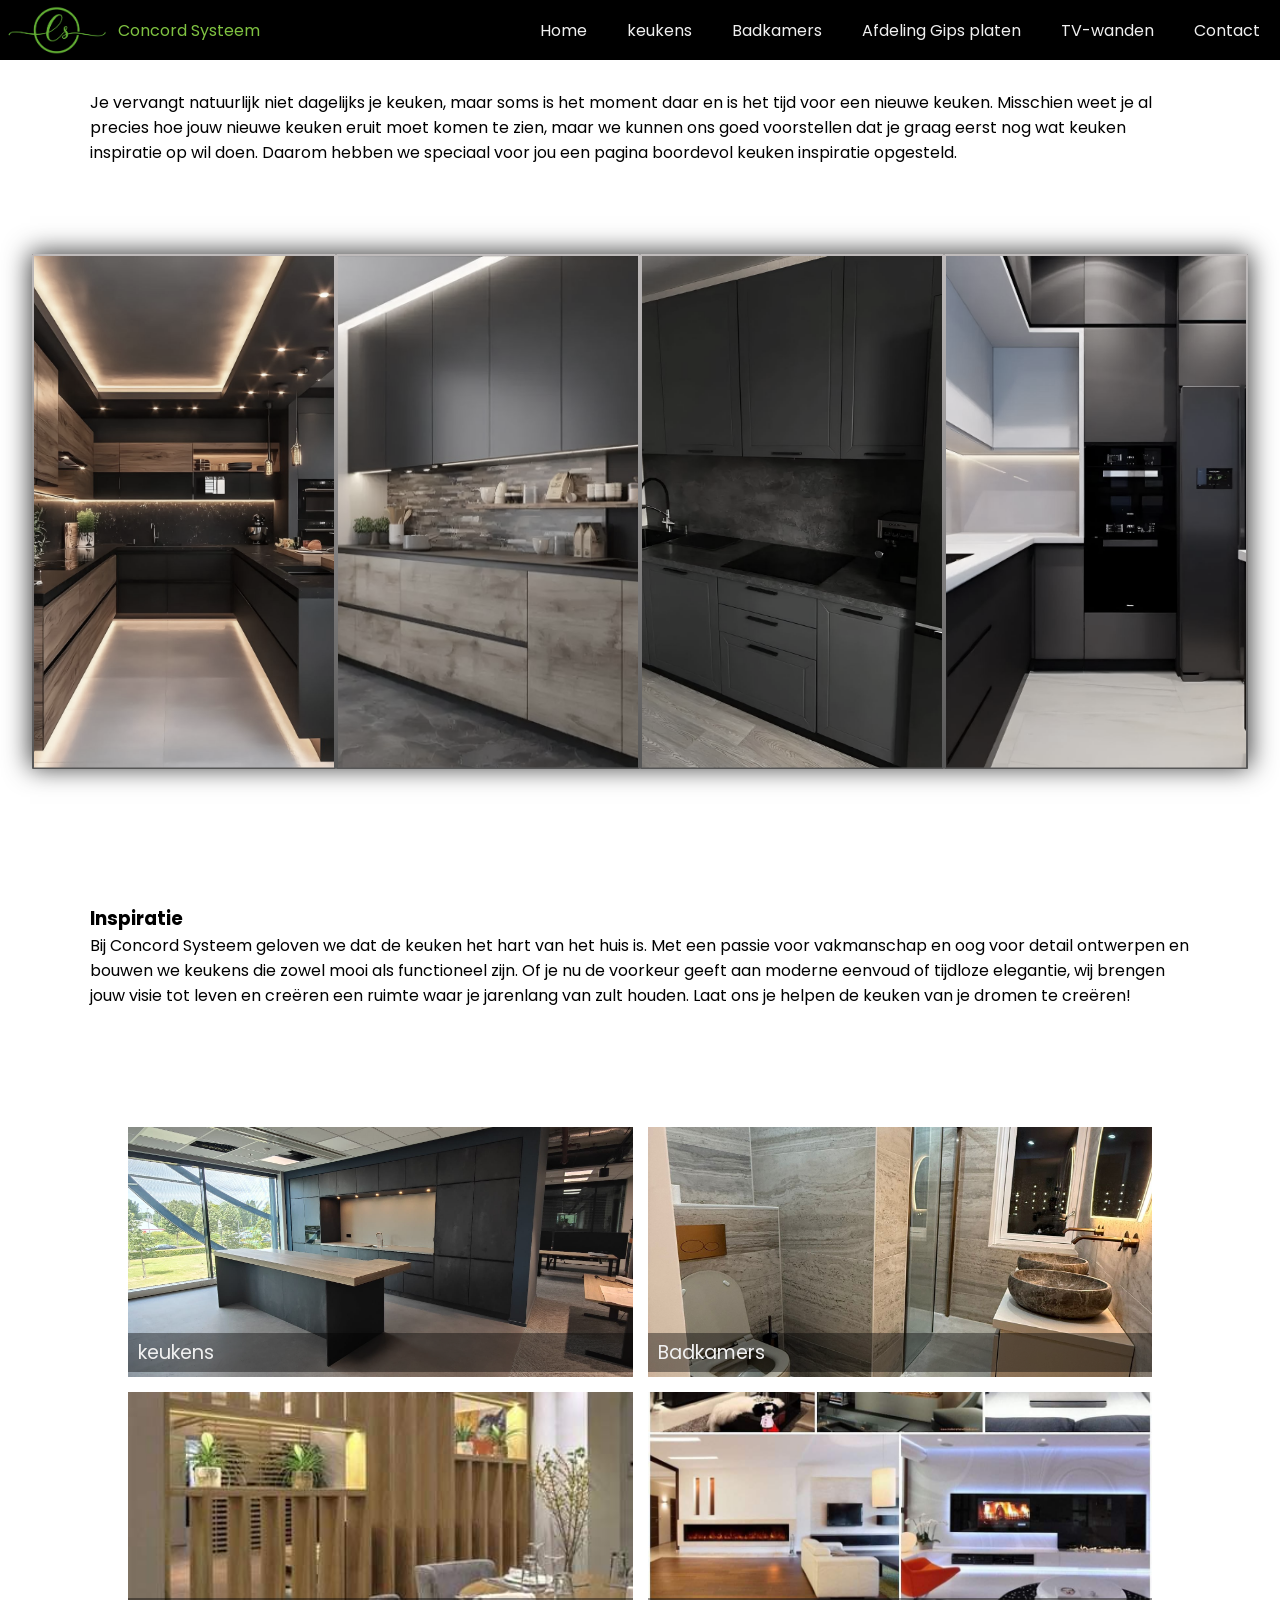
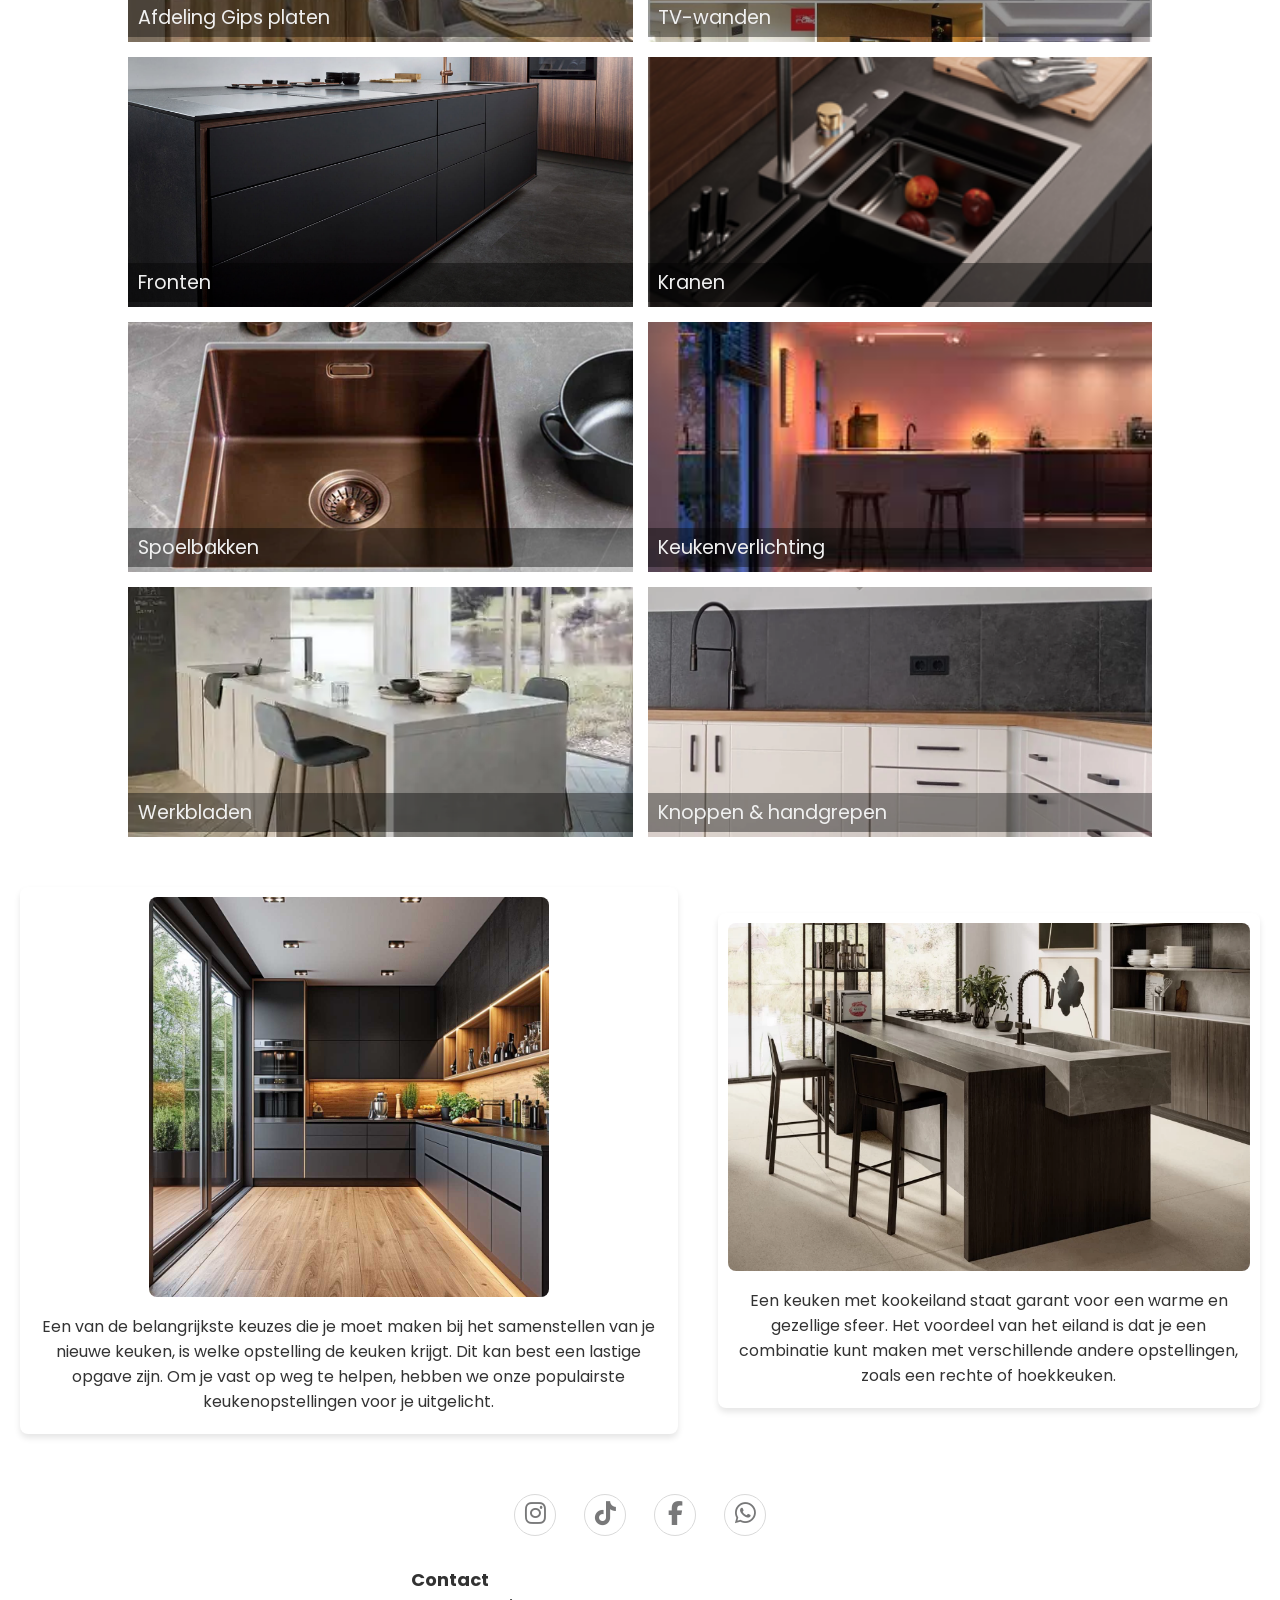
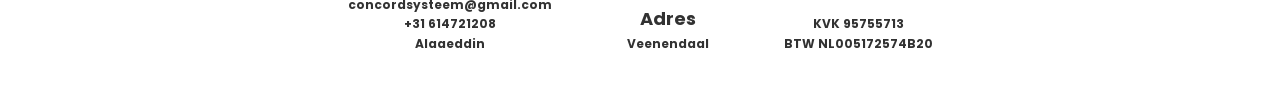
==== commit 14530c0f: "Add files via upload" ====
--- a/index.html
+++ b/index.html
@@ -24,10 +24,10 @@
             </label>
 
             <a class="home-link" href="#home">Home</a>
-            <a href="galleries/kitchen.html">keukens</a>
-            <a href="galleries/kitchen.html">Badkamers</a>
-            <a href="galleries/kitchen.html">Afdeling Gips platen</a>
-            <a href="galleries/kitchen.html">TV-wanden</a>
+            <a href="galleries/keukens.html">keukens</a>
+            <a href="galleries/Badkamers.html">Badkamers</a>
+            <a href="galleries/Afdeling.html">Afdeling Gips platen</a>
+            <a href="galleries/TV-wanden.html">TV-wanden</a>
             <a href="#contact">Contact</a>
        </div>
     </nav>
@@ -49,24 +49,30 @@
     </p>
     </div>
     <section class="image-gallery" id="products">
-        <a href="galleries/kitchen.html">
+        <a href="galleries/keukens.html">
             <div class="gallery-item">
                 <img src="img/kitchen.jpeg">
                 <div class="gallery-title">keukens</div>
             </div>
         </a>
-        <div class="gallery-item">
-            <img src="img/bathroom.jpeg">
-            <div class="gallery-title">Badkamers</div>
-        </div>
-        <div class="gallery-item">
-            <img src="img/board.jpeg">
-            <div class="gallery-title">Afdeling Gips platen</div>
-        </div>
-        <div class="gallery-item">
-            <img src="img/tv.jpeg">
-            <div class="gallery-title">TV-wanden</div>
-        </div>
+        <a href="galleries/Badkamers.html">
+            <div class="gallery-item">
+                <img src="img/bathroom.jpeg">
+                <div class="gallery-title">Badkamers</div>
+            </div>
+        </a>
+        <a href="galleries/Afdeling.html">
+            <div class="gallery-item">
+                <img src="img/board.jpeg">
+                <div class="gallery-title">Afdeling Gips platen</div>
+            </div>
+        </a>
+        <a href="galleries/TV-wanden.html">
+            <div class="gallery-item">
+                <img src="img/tv.jpeg">
+                <div class="gallery-title">TV-wanden</div>
+            </div>
+        </a>
         <div class="gallery-item">
             <img src="img/Fronten.jpg">
             <div class="gallery-title">Fronten</div>
--- a/css/style.css
+++ b/css/style.css
@@ -168,9 +168,11 @@
 }
 .image-gallery {
     display: grid;
-    grid-template-columns: repeat(3, 1fr); /* Default to 3 columns */
+    grid-template-columns: repeat(2, 1fr); /* Default to 3 columns */
     gap: 15px;
-    margin: 30px;
+    margin: 30px auto;
+    width: 80%;
+    
 }
 
 .gallery-item {
@@ -207,11 +209,13 @@
     .image-gallery {
         grid-template-columns: repeat(2, 1fr); /* Switch to 2 columns on medium screens */
     }
+
 }
 
 @media (max-width: 600px) {
     .image-gallery {
         grid-template-columns: repeat(1, 1fr); /* Switch to 1 column on small screens */
+        width: 90%;
     }
     .lower-container {
         display: flex;
